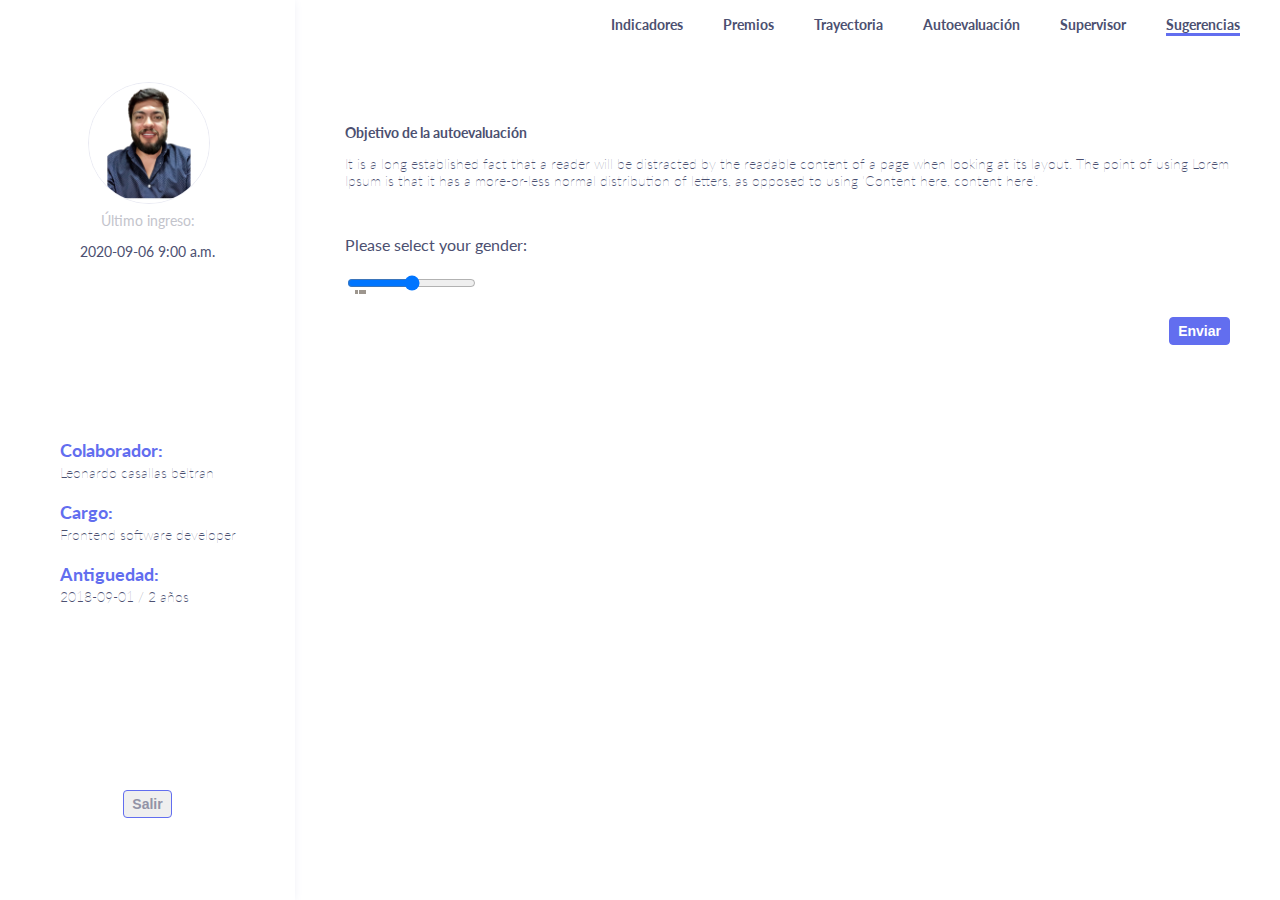
==== pages/autoevaluacion.html @ a8f70063 "add pages" ====
<!DOCTYPE html>
<html lang="en">
  <head>
    <meta charset="UTF-8" />
    <meta name="viewport" content="width=device-width, initial-scale=1.0" />
    <link rel="stylesheet" href="../assets/css/styles.css" />
    <link rel="stylesheet" href="../assets/css/autoevaluacion.css" />
    <title>Statistics</title>
  </head>
  <body>
    <div class="main">
      <div class="header">
        <nav class="header-menu">
          <ul class="header-menu__container">
            <li class="header_menu__item">Indicadores</li>
            <li class="header_menu__item">Premios</li>
            <li class="header_menu__item">Trayectoria</li>
            <li class="header_menu__item">Autoevaluaci&oacute;n</li>
            <li class="header_menu__item">Supervisor</li>
            <li class="header_menu__item header-menu__item-active">
              Sugerencias
            </li>
          </ul>
        </nav>
      </div>
      <div class="sidebar">
        <div class="sidebar-imageProfile">
          <div class="sidebar-imageProfile__container">
            <img src="../assets/image/profile.png" alt="profile image" />
          </div>
          <span>&Uacute;ltimo ingreso:</span>
          <p>2020-09-06 9:00 a.m.</p>
        </div>
        <div class="sidebar-info">
          <div class="sidebar-info__detail">
            <span class="label">Colaborador:</span>
            <p class="sidebar-info__data">Leonardo casallas beltran</p>
          </div>
          <div class="sidebar-info__detail">
            <span class="label">Cargo:</span>
            <p class="sidebar-info__data">Frontend software developer</p>
          </div>
          <div class="sidebar-info__detail">
            <span class="label">Antiguedad:</span>
            <p class="sidebar-info__data">2018-09-01 / 2 años</p>
          </div>
        </div>
        <div class="sidebar-action">
          <button class="button button-secondary-outline">salir</button>
        </div>
      </div>
      <div class="container">
        <div class="container_info">
          <p class="container_info_title">Objetivo de la autoevaluación</p>
          <p class="container_info_description">
            It is a long established fact that a reader will be distracted by
            the readable content of a page when looking at its layout. The point
            of using Lorem Ipsum is that it has a more-or-less normal
            distribution of letters, as opposed to using 'Content here, content
            here'.
          </p>
        </div>
        <div class="container_form">
          <form>
            <div class="container_form_questions">
              <p>Please select your gender:</p>
              <input type="range" list="tickmarks" />
              <datalist id="tickmarks">
                <option value="1" label="1"></option>
                <option value="2" label="2"></option>
                <option value="3" label="3"></option>
                <option value="4" label="4"></option>
                <option value="5" label="5"></option>
                <option value="6" label="6"></option>
                <option value="7" label="7"></option>
                <option value="8" label="8"></option>
                <option value="9" label="9"></option>
                <option value="10" label="10"></option>
              </datalist>
            </div>
            <div class="container_form__action">
              <button class="button button-primary-contained">Enviar</button>
            </div>
          </form>
        </div>
      </div>
    </div>
  </body>
</html>
---- assets/css/styles.css ----
@import url('https://fonts.googleapis.com/css2?family=Lato:wght@300;400;700&display=swap');

:root {
  --color-primary: #626eef;
  --color-secondary: #a1a7eb;
  --color-medium: #cbceed;
  --color-light: #e9eaf3;
  --color-extra-light: #fbfbfb;
  --color-dark: #4c5071;
  --color-gray-medium: #9293a6;
  --color-text-light: #c3c4cc;
  --color-text-extra-light: #e6e6e9;
}

body {
  margin: 0;
  padding: 0;
  font-family: 'Lato', sans-serif;
  color: var(--color-dark);
}

/*General*/
.label {
  color: var(--color-primary);
  font-size: 18px;
  font-weight: bold;
}
.button {
  font-size: 14px;
  padding: 5px 8px;
  border-radius: 4px;
  font-weight: bold;
  text-transform: capitalize;
}
.button-primary-contained {
  border: 1px solid var(--color-primary);
  background-color: var(--color-primary);
  color: white;
}
.button-secondary-outline {
  border: 1px solid var(--color-primary);
  color: var(--color-gray-medium);
}

.main {
  min-height: 100vh;
  display: grid;
  grid-template-columns: 295px 1fr;
  grid-template-rows: 80px 1fr;
  grid-template-areas:
    'sidebar header'
    'sidebar container'
    'sidebar container';
}

.header {
  width: 100%;
  grid-area: header;
  border: '1px solid red';
}

.header-menu__container {
  display: flex;
  justify-content: flex-end;
  align-items: center;
  list-style-type: none;
}

.header_menu__item {
  font-size: 14px;
  font-weight: bold;
  margin-right: 40px;
  border-bottom: 3px solid transparent;
}

.header_menu__item:hover {
  border-bottom: 3px solid var(--color-primary);
  cursor: pointer;
}

.header-menu__item-active {
  border-bottom: 3px solid var(--color-primary);
}

.sidebar {
  grid-area: sidebar;
  display: flex;
  flex-direction: column;
  justify-content: space-around;
  align-items: center;
  box-shadow: -2px 1px 10px 0px var(--color-light);
}
.sidebar-imageProfile {
  display: flex;
  flex-direction: column;
  align-items: center;
}
.sidebar-imageProfile__container {
  width: 120px;
  height: 120px;
}
.sidebar-imageProfile__container img {
  max-width: 100%;
  object-fit: cover;
  border: 1px solid var(--color-light);
  border-radius: 50%;
}

.sidebar-imageProfile span {
  margin-top: 10px;
  font-size: 14px;
  color: var(--color-text-light);
}

.sidebar-imageProfile p {
  font-size: 14px;
}

.sidebar-info__detail p {
  margin: 0;
  margin-top: 3px;
  margin-bottom: 20px;
  font-size: 14px;
  font-weight: lighter;
}

.container {
  grid-area: container;
  padding: 30px 50px;
}
---- assets/css/autoevaluacion.css ----
.container_info {
  width: 100%;
  margin-bottom: 30px;
}

.container_info_title {
  font-size: 14px;
  font-weight: bold;
}

.container_info_description {
  font-size: 14px;
  font-weight: lighter;
}

.container_form {
  width: 100%;
}
.container_form form {
  width: 100%;
  display: flex;
  flex-direction: column;
}

.container_form_range .container_form select {
  display: block;
  width: 50%;
  padding: 8px;
  margin-bottom: 20px;
  background-color: var(--color-extra-light);
  border: 1px solid var(--color-primary);
}

.container_form textarea {
  padding: 10px;
  border: 1px solid var(--color-primary);
  border-radius: 4px;
  background-color: var(--color-extra-light);
}
.container_form__action {
  margin-top: 20px;
  display: inline-flex;
  justify-content: flex-end;
}
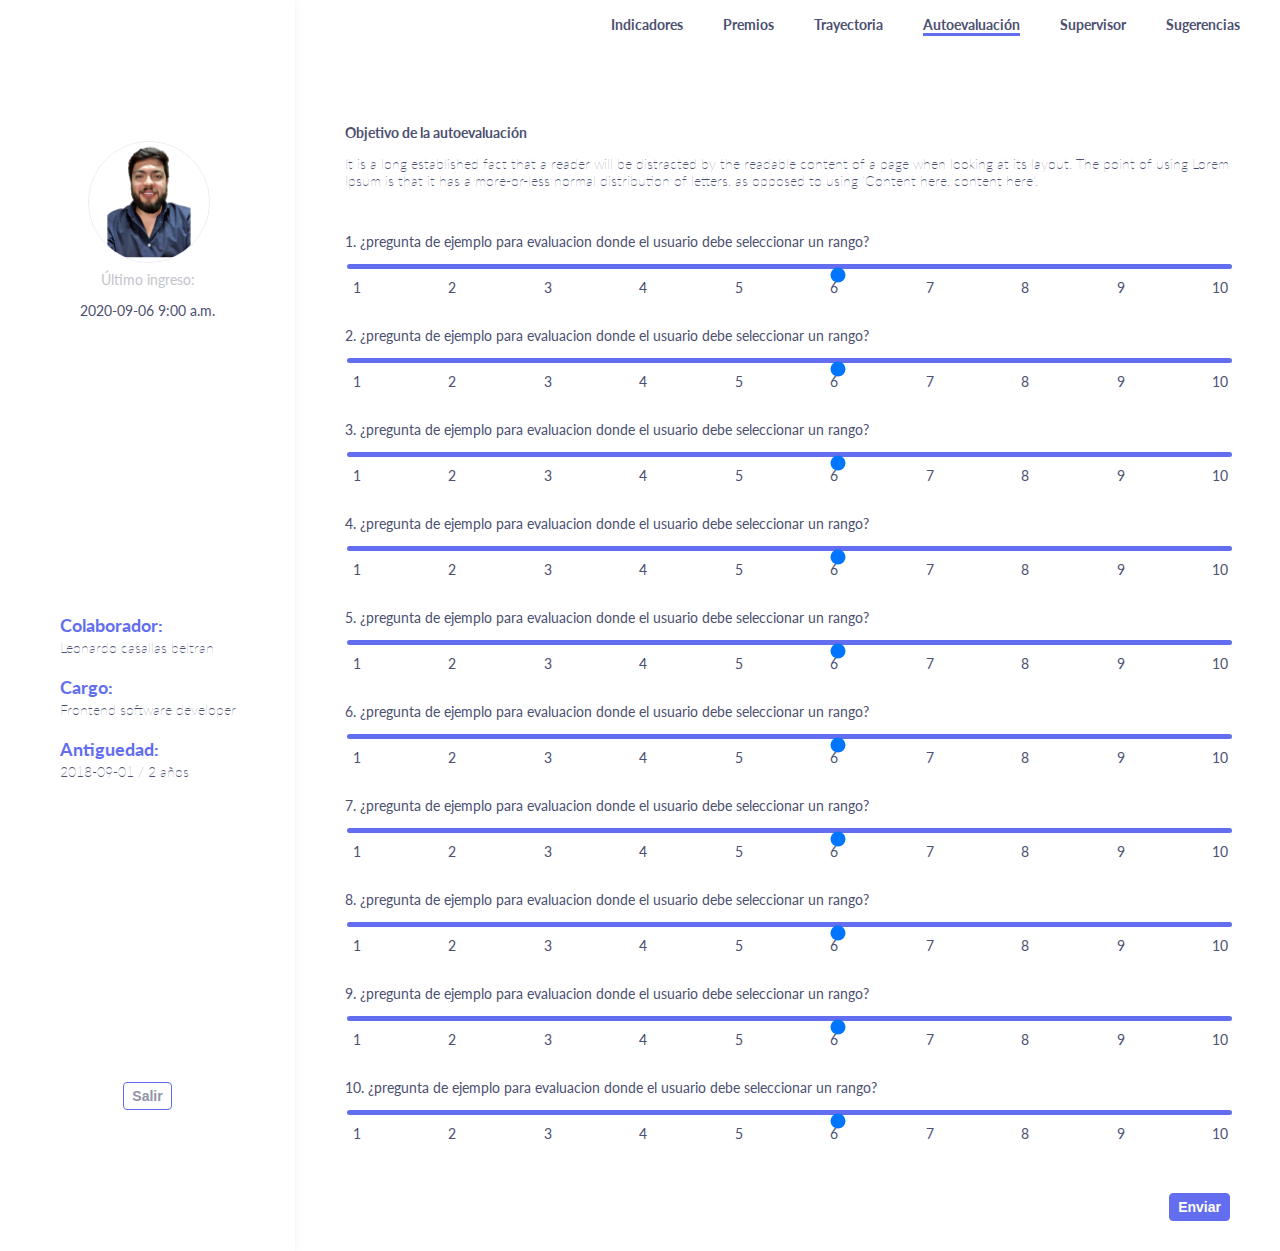
==== commit c6b36ce7: "finally" ====
--- a/pages/autoevaluacion.html
+++ b/pages/autoevaluacion.html
@@ -12,13 +12,23 @@
       <div class="header">
         <nav class="header-menu">
           <ul class="header-menu__container">
-            <li class="header_menu__item">Indicadores</li>
-            <li class="header_menu__item">Premios</li>
-            <li class="header_menu__item">Trayectoria</li>
-            <li class="header_menu__item">Autoevaluaci&oacute;n</li>
-            <li class="header_menu__item">Supervisor</li>
+            <li class="header_menu__item">
+              <a href="/pages/indicadores.html"> Indicadores </a>
+            </li>
+            <li class="header_menu__item">
+              <a href="/pages/premios.html"> Premios </a>
+            </li>
+            <li class="header_menu__item">
+              <a href="/pages/trayectoria.html"> Trayectoria </a>
+            </li>
             <li class="header_menu__item header-menu__item-active">
-              Sugerencias
+              <a href="/pages/autoevaluacion.html"> Autoevaluaci&oacute;n </a>
+            </li>
+            <li class="header_menu__item">
+              <a href="/pages/supervisor.html"> Supervisor </a>
+            </li>
+            <li class="header_menu__item">
+              <a href="/pages/sugerencias.html"> Sugerencias </a>
             </li>
           </ul>
         </nav>
@@ -48,6 +58,71 @@
         <div class="sidebar-action">
           <button class="button button-secondary-outline">salir</button>
         </div>
+      </div>
+      <div class="header-movil">
+        <div class="hv_container_image">
+          <img src="../assets/image/profile.png" alt="" />
+        </div>
+        <div class="hv_icon_menu_mobile">
+          <button class="hv_button_menu" onclick="myFunction()">
+            <img src="../assets/image/menu.svg" />
+          </button>
+        </div>
+      </div>
+      <div id="hv-menu" class="menu-movil">
+        <div class="sidebar-movil">
+          <div class="sidebar-imageProfile">
+            <div class="sidebar-imageProfile__container">
+              <img src="../assets/image/profile.png" alt="profile image" />
+            </div>
+            <span>&Uacute;ltimo ingreso:</span>
+            <p>2020-09-06 9:00 a.m.</p>
+          </div>
+          <div class="sidebar-info">
+            <div class="sidebar-info__detail">
+              <span class="label">Colaborador:</span>
+              <p class="sidebar-info__data">Leonardo casallas beltran</p>
+            </div>
+            <div class="sidebar-info__detail">
+              <span class="label">Cargo:</span>
+              <p class="sidebar-info__data">Frontend software developer</p>
+            </div>
+            <div class="sidebar-info__detail">
+              <span class="label">Antiguedad:</span>
+              <p class="sidebar-info__data">2018-09-01 / 2 años</p>
+            </div>
+          </div>
+        </div>
+        <div class="menu-detail">
+          <nav class="header-menu">
+            <ul class="header-menu__container">
+              <li class="header_menu__item">
+                <a href="/pages/indicadores.html"> Indicadores </a>
+              </li>
+              <li class="header_menu__item">
+                <a href="/pages/premios.html"> Premios </a>
+              </li>
+              <li class="header_menu__item">
+                <a href="/pages/trayectoria.html"> Trayectoria </a>
+              </li>
+              <li class="header_menu__item">
+                <a href="/pages/autoevaluacion.html"> Autoevaluaci&oacute;n </a>
+              </li>
+              <li class="header_menu__item">
+                <a href="/pages/supervisor.html"> Supervisor </a>
+              </li>
+              <li class="header_menu__item">
+                <a href="/pages/sugerencias.html"> Sugerencias </a>
+              </li>
+            </ul>
+          </nav>
+        </div>
+        <div class="sidebar-action">
+          <button class="button button-secondary-outline">salir</button>
+        </div>
+      </div>
+      <div class="hv-menu-title">
+        <p class="hv-menu-title__detail">Autoevaluación</p>
       </div>
       <div class="container">
         <div class="container_info">
@@ -63,9 +138,235 @@
         <div class="container_form">
           <form>
             <div class="container_form_questions">
-              <p>Please select your gender:</p>
-              <input type="range" list="tickmarks" />
-              <datalist id="tickmarks">
+              <p class="container_form_item">
+                1. ¿pregunta de ejemplo para evaluacion donde el usuario debe
+                seleccionar un rango?
+              </p>
+              <input
+                class="container_form_range"
+                type="range"
+                list="rta"
+                min="1"
+                max="10"
+                step="1"
+              />
+              <datalist class="container_form_rang_list" id="rta">
+                <option value="1" label="1"></option>
+                <option value="2" label="2"></option>
+                <option value="3" label="3"></option>
+                <option value="4" label="4"></option>
+                <option value="5" label="5"></option>
+                <option value="6" label="6"></option>
+                <option value="7" label="7"></option>
+                <option value="8" label="8"></option>
+                <option value="9" label="9"></option>
+                <option value="10" label="10"></option>
+              </datalist>
+              <p class="container_form_item">
+                2. ¿pregunta de ejemplo para evaluacion donde el usuario debe
+                seleccionar un rango?
+              </p>
+              <input
+                class="container_form_range"
+                type="range"
+                list="rta"
+                min="1"
+                max="10"
+                step="1"
+              />
+              <datalist class="container_form_rang_list" id="rta">
+                <option value="1" label="1"></option>
+                <option value="2" label="2"></option>
+                <option value="3" label="3"></option>
+                <option value="4" label="4"></option>
+                <option value="5" label="5"></option>
+                <option value="6" label="6"></option>
+                <option value="7" label="7"></option>
+                <option value="8" label="8"></option>
+                <option value="9" label="9"></option>
+                <option value="10" label="10"></option>
+              </datalist>
+              <p class="container_form_item">
+                3. ¿pregunta de ejemplo para evaluacion donde el usuario debe
+                seleccionar un rango?
+              </p>
+              <input
+                class="container_form_range"
+                type="range"
+                list="rta"
+                min="1"
+                max="10"
+                step="1"
+              />
+              <datalist class="container_form_rang_list" id="rta">
+                <option value="1" label="1"></option>
+                <option value="2" label="2"></option>
+                <option value="3" label="3"></option>
+                <option value="4" label="4"></option>
+                <option value="5" label="5"></option>
+                <option value="6" label="6"></option>
+                <option value="7" label="7"></option>
+                <option value="8" label="8"></option>
+                <option value="9" label="9"></option>
+                <option value="10" label="10"></option>
+              </datalist>
+              <p class="container_form_item">
+                4. ¿pregunta de ejemplo para evaluacion donde el usuario debe
+                seleccionar un rango?
+              </p>
+              <input
+                class="container_form_range"
+                type="range"
+                list="rta"
+                min="1"
+                max="10"
+                step="1"
+              />
+              <datalist class="container_form_rang_list" id="rta">
+                <option value="1" label="1"></option>
+                <option value="2" label="2"></option>
+                <option value="3" label="3"></option>
+                <option value="4" label="4"></option>
+                <option value="5" label="5"></option>
+                <option value="6" label="6"></option>
+                <option value="7" label="7"></option>
+                <option value="8" label="8"></option>
+                <option value="9" label="9"></option>
+                <option value="10" label="10"></option>
+              </datalist>
+              <p class="container_form_item">
+                5. ¿pregunta de ejemplo para evaluacion donde el usuario debe
+                seleccionar un rango?
+              </p>
+              <input
+                class="container_form_range"
+                type="range"
+                list="rta"
+                min="1"
+                max="10"
+                step="1"
+              />
+              <datalist class="container_form_rang_list" id="rta">
+                <option value="1" label="1"></option>
+                <option value="2" label="2"></option>
+                <option value="3" label="3"></option>
+                <option value="4" label="4"></option>
+                <option value="5" label="5"></option>
+                <option value="6" label="6"></option>
+                <option value="7" label="7"></option>
+                <option value="8" label="8"></option>
+                <option value="9" label="9"></option>
+                <option value="10" label="10"></option>
+              </datalist>
+              <p class="container_form_item">
+                6. ¿pregunta de ejemplo para evaluacion donde el usuario debe
+                seleccionar un rango?
+              </p>
+              <input
+                class="container_form_range"
+                type="range"
+                list="rta"
+                min="1"
+                max="10"
+                step="1"
+              />
+              <datalist class="container_form_rang_list" id="rta">
+                <option value="1" label="1"></option>
+                <option value="2" label="2"></option>
+                <option value="3" label="3"></option>
+                <option value="4" label="4"></option>
+                <option value="5" label="5"></option>
+                <option value="6" label="6"></option>
+                <option value="7" label="7"></option>
+                <option value="8" label="8"></option>
+                <option value="9" label="9"></option>
+                <option value="10" label="10"></option>
+              </datalist>
+              <p class="container_form_item">
+                7. ¿pregunta de ejemplo para evaluacion donde el usuario debe
+                seleccionar un rango?
+              </p>
+              <input
+                class="container_form_range"
+                type="range"
+                list="rta"
+                min="1"
+                max="10"
+                step="1"
+              />
+              <datalist class="container_form_rang_list" id="rta">
+                <option value="1" label="1"></option>
+                <option value="2" label="2"></option>
+                <option value="3" label="3"></option>
+                <option value="4" label="4"></option>
+                <option value="5" label="5"></option>
+                <option value="6" label="6"></option>
+                <option value="7" label="7"></option>
+                <option value="8" label="8"></option>
+                <option value="9" label="9"></option>
+                <option value="10" label="10"></option>
+              </datalist>
+              <p class="container_form_item">
+                8. ¿pregunta de ejemplo para evaluacion donde el usuario debe
+                seleccionar un rango?
+              </p>
+              <input
+                class="container_form_range"
+                type="range"
+                list="rta"
+                min="1"
+                max="10"
+                step="1"
+              />
+              <datalist class="container_form_rang_list" id="rta">
+                <option value="1" label="1"></option>
+                <option value="2" label="2"></option>
+                <option value="3" label="3"></option>
+                <option value="4" label="4"></option>
+                <option value="5" label="5"></option>
+                <option value="6" label="6"></option>
+                <option value="7" label="7"></option>
+                <option value="8" label="8"></option>
+                <option value="9" label="9"></option>
+                <option value="10" label="10"></option>
+              </datalist>
+              <p class="container_form_item">
+                9. ¿pregunta de ejemplo para evaluacion donde el usuario debe
+                seleccionar un rango?
+              </p>
+              <input
+                class="container_form_range"
+                type="range"
+                list="rta"
+                min="1"
+                max="10"
+                step="1"
+              />
+              <datalist class="container_form_rang_list" id="rta">
+                <option value="1" label="1"></option>
+                <option value="2" label="2"></option>
+                <option value="3" label="3"></option>
+                <option value="4" label="4"></option>
+                <option value="5" label="5"></option>
+                <option value="6" label="6"></option>
+                <option value="7" label="7"></option>
+                <option value="8" label="8"></option>
+                <option value="9" label="9"></option>
+                <option value="10" label="10"></option>
+              </datalist>
+              <p class="container_form_item">
+                10. ¿pregunta de ejemplo para evaluacion donde el usuario debe
+                seleccionar un rango?
+              </p>
+              <input
+                class="container_form_range"
+                type="range"
+                list="rta"
+                min="1"
+                max="10"
+                step="1"
+              />
+              <datalist class="container_form_rang_list" id="rta">
                 <option value="1" label="1"></option>
                 <option value="2" label="2"></option>
                 <option value="3" label="3"></option>
@@ -85,5 +386,6 @@
         </div>
       </div>
     </div>
+    <script src="../js/app.js"></script>
   </body>
 </html>
--- a/assets/css/styles.css
+++ b/assets/css/styles.css
@@ -40,6 +40,7 @@
 .button-secondary-outline {
   border: 1px solid var(--color-primary);
   color: var(--color-gray-medium);
+  background-color: white;
 }
 
 .main {
@@ -53,6 +54,12 @@
     'sidebar container';
 }
 
+.menu-movil,
+.header-movil,
+.hv-menu-title {
+  display: none;
+}
+
 .header {
   width: 100%;
   grid-area: header;
@@ -76,6 +83,11 @@
 .header_menu__item:hover {
   border-bottom: 3px solid var(--color-primary);
   cursor: pointer;
+}
+
+.header_menu__item a {
+  text-decoration: none;
+  color: var(--color-dark);
 }
 
 .header-menu__item-active {
@@ -128,3 +140,115 @@
   grid-area: container;
   padding: 30px 50px;
 }
+
+@media screen and (max-width: 767px) {
+  .main {
+    width: 100%;
+    min-height: 100vh;
+    display: block;
+  }
+  .sidebar {
+    display: none;
+  }
+  .header {
+    display: none;
+  }
+  .menu-movil {
+    border-bottom: 1px solid var(--color-text-light);
+    box-shadow: -2px 1px 10px 0px var(--color-light);
+  }
+  .header-movil {
+    display: flex;
+    justify-content: space-between;
+  }
+
+  .sidebar-movil {
+    display: flex;
+    padding: 20px;
+    border-bottom: 1px solid var(--color-light);
+  }
+  .sidebar-imageProfile {
+    display: flex;
+    flex-direction: column;
+    align-items: flex-start;
+  }
+  .sidebar-imageProfile__container {
+    width: 80px;
+    height: 80px;
+  }
+  .sidebar-imageProfile span {
+    font-size: 10px;
+  }
+
+  .sidebar-imageProfile p {
+    font-size: 10px;
+  }
+
+  .sidebar-info {
+    padding-left: 20px;
+  }
+
+  .sidebar-info__detail p {
+    margin-bottom: 10px;
+    font-size: 10px;
+  }
+  .hv-menu-title {
+    padding: 20px 0px 0px;
+  }
+  .hv-menu-title__detail {
+    padding: 0px;
+    margin: 0px;
+    margin: 0 auto;
+    width: max-content;
+    border-bottom: 3px solid var(--color-primary);
+  }
+  .label {
+    font-size: 12px;
+  }
+  .header-menu__container {
+    margin-top: 0;
+    padding-left: 0px;
+    flex-direction: column;
+    align-items: flex-start;
+  }
+  .header_menu__item {
+    width: 100%;
+    margin: 0;
+    padding: 10px 20px;
+    border-bottom: 1px solid var(--color-light);
+    box-sizing: border-box;
+  }
+  .sidebar-action {
+    width: 100%;
+    display: inline-flex;
+    align-items: center;
+    padding-bottom: 30px;
+  }
+  .sidebar-action button {
+    margin: 0 auto;
+  }
+}
+
+/*RESPONSIVE*/
+.header-movil {
+  padding: 10px 20px;
+  border-bottom: 1px solid var(--color-text-light);
+  box-shadow: -2px 1px 10px 0px var(--color-light);
+  align-items: center;
+}
+
+.hv_container_image {
+  width: 40px;
+  height: 40px;
+}
+
+.hv_container_image img {
+  border: 1px solid var(--color-text-light);
+  border-radius: 50%;
+  max-width: 100%;
+}
+
+.hv_button_menu {
+  margin: 0;
+  padding: 0;
+}
--- a/assets/css/autoevaluacion.css
+++ b/assets/css/autoevaluacion.css
@@ -22,13 +22,31 @@
   flex-direction: column;
 }
 
-.container_form_range .container_form select {
+.container_form_item {
+  font-size: 14px;
+}
+
+.container_form_range {
   display: block;
-  width: 50%;
-  padding: 8px;
-  margin-bottom: 20px;
-  background-color: var(--color-extra-light);
-  border: 1px solid var(--color-primary);
+  width: 100%;
+  -webkit-appearance: none;
+  appearance: none;
+  height: 5px;
+  background-color: var(--color-primary);
+  border-radius: 4px;
+  /* border: 1px solid var(--color-primary); */
+  margin-bottom: 10px;
+}
+
+.container_form_rang_list {
+  display: flex;
+  justify-content: space-between;
+  font-size: 14px;
+  margin-bottom: 30px;
+}
+
+.container_form_rang_list option {
+  padding-left: 8px;
 }
 
 .container_form textarea {
@@ -42,3 +60,9 @@
   display: inline-flex;
   justify-content: flex-end;
 }
+
+@media screen and (max-width: 767px) {
+  .container_info_description {
+    text-align: justify;
+  }
+}
